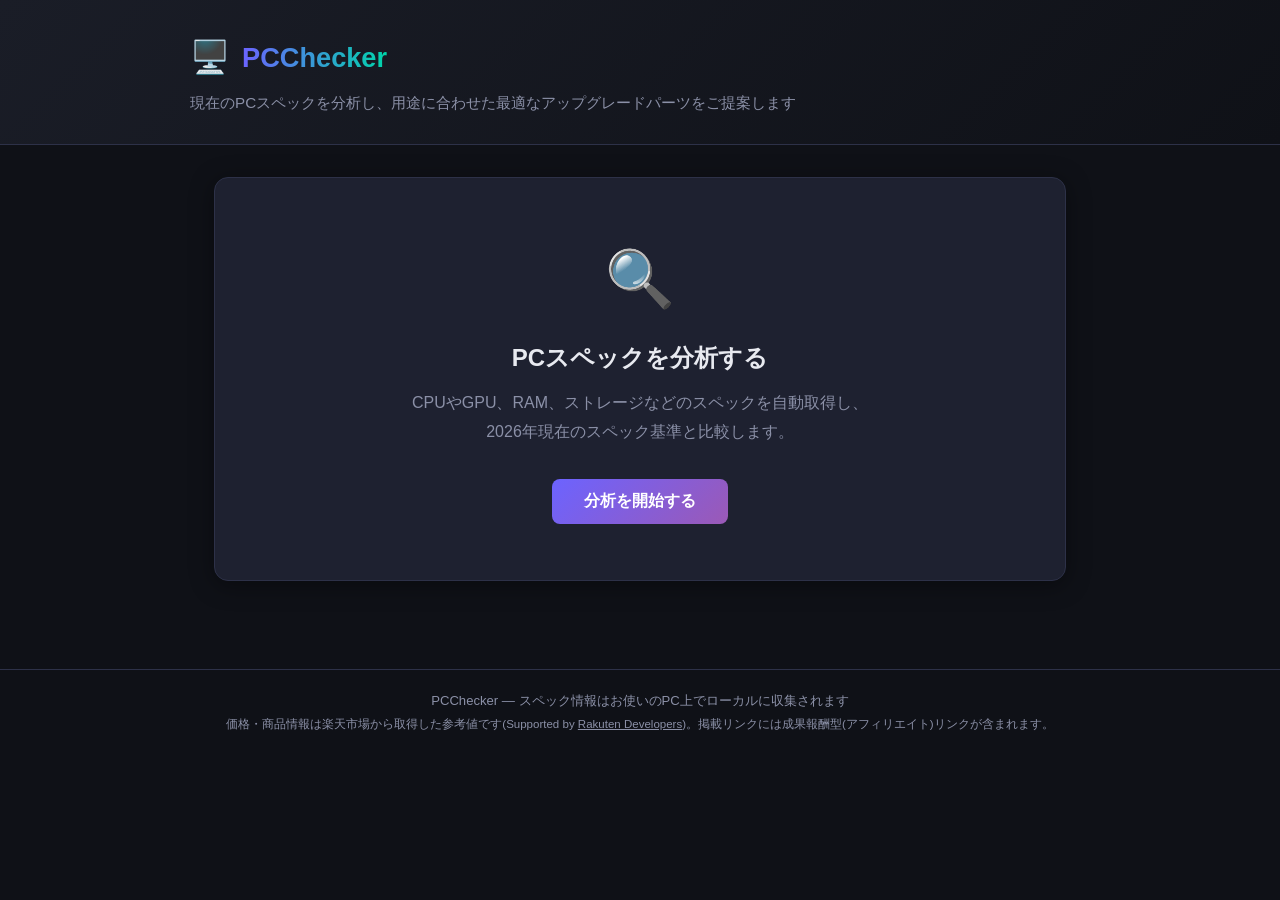
==== templates/index.html @ 468b4dde "Package app as single-file Windows exe with PyInstaller - Add PyInstaller spec bundling templates/st" ====
<!DOCTYPE html>
<html lang="ja">
<head>
  <meta charset="UTF-8" />
  <meta name="viewport" content="width=device-width, initial-scale=1.0" />
  <title>PCChecker - PC診断・アップグレード提案</title>
  <link rel="icon" href="/static/icon.ico" type="image/x-icon" />
  <link rel="stylesheet" href="/static/css/style.css?v=20260613-5" />
</head>
<body>
  <header class="header">
    <div class="header-inner">
      <div class="header-title">
        <span class="header-icon">🖥️</span>
        <h1>PCChecker</h1>
      </div>
      <p class="header-sub">現在のPCスペックを分析し、用途に合わせた最適なアップグレードパーツをご提案します</p>
    </div>
  </header>

  <main class="main">
    <!-- 分析開始セクション -->
    <section id="start-section" class="card start-card">
      <div class="start-content">
        <div class="start-icon">🔍</div>
        <h2>PCスペックを分析する</h2>
        <p>CPUやGPU、RAM、ストレージなどのスペックを自動取得し、<br>2026年現在のスペック基準と比較します。</p>
        <button id="analyze-btn" class="btn btn-primary" onclick="startAnalysis()">
          分析を開始する
        </button>
      </div>
    </section>

    <!-- ローディング -->
    <section id="loading-section" class="hidden">
      <div class="loading-card">
        <div class="spinner"></div>
        <p class="loading-text">PCスペックを分析中...</p>
        <p class="loading-sub">少々お待ちください</p>
      </div>
    </section>

    <!-- エラー -->
    <section id="error-section" class="hidden card error-card">
      <div class="error-icon">⚠️</div>
      <h2>エラーが発生しました</h2>
      <p id="error-message"></p>
      <button class="btn btn-secondary" onclick="location.reload()">再試行する</button>
    </section>

    <!-- 結果セクション -->
    <section id="result-section" class="hidden">

      <!-- プロファイル切替タブ -->
      <div class="card profile-tabs-card">
        <div class="profile-tabs-buttons" role="tablist">
          <button class="profile-tab" data-profile="low" role="tab">
            <span class="profile-tab-icon">💡</span>
            <span class="profile-tab-label">ロースペック</span>
          </button>
          <button class="profile-tab" data-profile="mid" role="tab">
            <span class="profile-tab-icon">🎯</span>
            <span class="profile-tab-label">ミドルスペック</span>
          </button>
          <button class="profile-tab" data-profile="high" role="tab">
            <span class="profile-tab-icon">🚀</span>
            <span class="profile-tab-label">ハイスペック</span>
          </button>
        </div>
        <p class="profile-desc" id="profile-desc"></p>
      </div>

      <!-- 総合評価 -->
      <div class="card overall-card" id="overall-card">
        <h2 class="section-title">総合評価</h2>
        <div class="overall-layout">
          <div class="grade-circle" id="grade-circle">
            <span class="grade-letter" id="grade-letter">-</span>
          </div>
          <div class="overall-info">
            <div class="overall-label" id="overall-label"></div>
            <div class="overall-score">スコア: <span id="overall-score-val">--</span> / 100</div>
            <div class="score-bar-wrap">
              <div class="score-bar">
                <div class="score-bar-fill" id="overall-bar"></div>
              </div>
            </div>
            <p class="overall-message" id="overall-message"></p>
            <div id="priority-list" class="priority-list"></div>
            <div class="share-actions">
              <button class="btn btn-share" onclick="downloadShareCard()">🖼️ スコア画像を保存</button>
              <button class="btn btn-share" onclick="shareOnX()">𝕏 でシェアする</button>
            </div>
          </div>
        </div>
      </div>

      <!-- 買い替え vs アップグレード判定 -->
      <div class="card replacement-card" id="replacement-card">
        <h2 class="section-title">買い替え判定</h2>
        <div class="replacement-verdict" id="replacement-verdict"></div>
        <p class="replacement-summary" id="replacement-summary"></p>
        <ul class="replacement-reasons" id="replacement-reasons"></ul>
        <div id="bto-section" class="hidden">
          <div class="upgrade-title">🛒 買い替え候補(楽天市場)</div>
          <div id="bto-list" class="upgrade-list"></div>
          <div class="upgrade-disclaimer">価格は楽天市場の検索結果に基づく参考値です(リンクはアフィリエイトを含みます)</div>
        </div>
      </div>

      <!-- システム情報 -->
      <div class="card" id="sysinfo-card">
        <h2 class="section-title">システム情報</h2>
        <div class="sysinfo-grid" id="sysinfo-grid"></div>
      </div>

      <!-- コンポーネント評価 -->
      <h2 class="section-title standalone">コンポーネント別評価 &amp; アップグレード提案</h2>
      <div id="components-grid" class="components-grid"></div>

      <!-- 再分析ボタン -->
      <div class="reanalyze-wrap">
        <button class="btn btn-secondary" onclick="location.reload()">
          再分析する
        </button>
      </div>
    </section>
  </main>

  <footer class="footer">
    <p>PCChecker — スペック情報はお使いのPC上でローカルに収集されます</p>
    <p class="footer-credit">価格・商品情報は楽天市場から取得した参考値です(Supported by <a href="https://webservice.rakuten.co.jp/" target="_blank" rel="noopener">Rakuten Developers</a>)。掲載リンクには成果報酬型(アフィリエイト)リンクが含まれます。</p>
  </footer>

  <script src="/static/js/app.js?v=20260613-5"></script>
</body>
</html>
---- static/css/style.css ----
:root {
  --bg: #0f1117;
  --bg2: #1a1d27;
  --card: #1e2130;
  --card-border: #2d3148;
  --accent: #6c63ff;
  --accent2: #00d4aa;
  --text: #e8eaf0;
  --text-muted: #8b90a7;
  --below: #ff5f6d;
  --meets: #ffd460;
  --exceeds: #00d4aa;
  --radius: 14px;
  --shadow: 0 4px 24px rgba(0,0,0,0.4);
}

* { box-sizing: border-box; margin: 0; padding: 0; }

body {
  background: var(--bg);
  color: var(--text);
  font-family: 'Segoe UI', 'Noto Sans JP', sans-serif;
  min-height: 100vh;
  line-height: 1.6;
}

/* ===== HEADER ===== */
.header {
  background: linear-gradient(135deg, #1a1d27 0%, #0f1117 100%);
  border-bottom: 1px solid var(--card-border);
  padding: 32px 24px 28px;
}
.header-inner { max-width: 900px; margin: 0 auto; }
.header-title {
  display: flex;
  align-items: center;
  gap: 12px;
  margin-bottom: 8px;
}
.header-icon { font-size: 2rem; }
.header-title h1 {
  font-size: 1.7rem;
  font-weight: 700;
  background: linear-gradient(90deg, var(--accent), var(--accent2));
  -webkit-background-clip: text;
  -webkit-text-fill-color: transparent;
  background-clip: text;
}
.header-sub { color: var(--text-muted); font-size: 0.95rem; }

/* ===== MAIN ===== */
.main {
  max-width: 900px;
  margin: 0 auto;
  padding: 32px 24px 64px;
}

/* ===== CARD ===== */
.card {
  background: var(--card);
  border: 1px solid var(--card-border);
  border-radius: var(--radius);
  padding: 28px;
  margin-bottom: 24px;
  box-shadow: var(--shadow);
}

/* ===== START ===== */
.start-card { text-align: center; padding: 56px 28px; }
.start-icon { font-size: 3.5rem; margin-bottom: 16px; }
.start-content h2 { font-size: 1.5rem; margin-bottom: 12px; }
.start-content p { color: var(--text-muted); margin-bottom: 32px; line-height: 1.8; }

/* ===== BUTTONS ===== */
.btn {
  display: inline-flex;
  align-items: center;
  gap: 8px;
  padding: 12px 32px;
  border-radius: 8px;
  font-size: 1rem;
  font-weight: 600;
  cursor: pointer;
  border: none;
  transition: all 0.2s;
}
.btn-primary {
  background: linear-gradient(135deg, var(--accent), #9b59b6);
  color: #fff;
}
.btn-primary:hover { opacity: 0.88; transform: translateY(-1px); }
.btn-secondary {
  background: var(--bg2);
  color: var(--text);
  border: 1px solid var(--card-border);
}
.btn-secondary:hover { border-color: var(--accent); }
.btn:disabled { opacity: 0.5; cursor: not-allowed; }

/* ===== LOADING ===== */
.loading-card {
  text-align: center;
  padding: 80px 28px;
}
.spinner {
  width: 52px; height: 52px;
  border: 4px solid var(--card-border);
  border-top-color: var(--accent);
  border-radius: 50%;
  animation: spin 0.9s linear infinite;
  margin: 0 auto 24px;
}
@keyframes spin { to { transform: rotate(360deg); } }
.loading-text { font-size: 1.1rem; margin-bottom: 6px; }
.loading-sub { color: var(--text-muted); font-size: 0.9rem; }

/* ===== ERROR ===== */
.error-card { text-align: center; border-color: var(--below); }
.error-icon { font-size: 2.5rem; margin-bottom: 12px; }
.error-card h2 { margin-bottom: 10px; }
.error-card p { color: var(--text-muted); margin-bottom: 24px; }

/* ===== SECTION TITLE ===== */
.section-title {
  font-size: 1.15rem;
  font-weight: 700;
  margin-bottom: 20px;
  color: var(--text);
}
.section-title.standalone {
  margin-top: 8px;
  margin-bottom: 16px;
}

/* ===== OVERALL ===== */
.overall-card { border-left: 4px solid var(--accent); }
.overall-layout {
  display: flex;
  align-items: center;
  gap: 32px;
  flex-wrap: wrap;
}
.grade-circle {
  width: 100px; height: 100px;
  border-radius: 50%;
  display: flex; align-items: center; justify-content: center;
  flex-shrink: 0;
  font-size: 2.8rem;
  font-weight: 800;
  background: var(--bg);
  border: 4px solid var(--accent);
}
.grade-circle.grade-A { border-color: var(--exceeds); }
.grade-circle.grade-B { border-color: var(--accent2); }
.grade-circle.grade-C { border-color: var(--meets); }
.grade-circle.grade-D { border-color: var(--below); }

.overall-info { flex: 1; min-width: 200px; }
.overall-label {
  font-size: 1.3rem; font-weight: 700;
  margin-bottom: 4px;
}
.overall-score { color: var(--text-muted); font-size: 0.9rem; margin-bottom: 10px; }

.score-bar-wrap { margin-bottom: 14px; }
.score-bar {
  background: var(--bg);
  border-radius: 99px;
  height: 10px;
  overflow: hidden;
}
.score-bar-fill {
  height: 100%;
  border-radius: 99px;
  background: linear-gradient(90deg, var(--accent), var(--accent2));
  transition: width 1s ease;
  width: 0%;
}
.overall-message { color: var(--text-muted); font-size: 0.92rem; margin-bottom: 14px; }

.priority-list { display: flex; gap: 8px; flex-wrap: wrap; }
.priority-tag {
  background: rgba(255,95,109,0.15);
  border: 1px solid var(--below);
  color: var(--below);
  border-radius: 6px;
  padding: 3px 12px;
  font-size: 0.83rem;
  font-weight: 600;
}

/* ===== SYSINFO ===== */
.sysinfo-grid {
  display: grid;
  grid-template-columns: repeat(auto-fill, minmax(180px, 1fr));
  gap: 12px;
}
.sysinfo-item {
  background: var(--bg2);
  border-radius: 10px;
  padding: 14px 16px;
  border: 1px solid var(--card-border);
}
.sysinfo-label {
  font-size: 0.75rem;
  text-transform: uppercase;
  letter-spacing: 0.06em;
  color: var(--text-muted);
  margin-bottom: 4px;
}
.sysinfo-value {
  font-size: 0.92rem;
  font-weight: 600;
  word-break: break-word;
}

/* ===== COMPONENTS GRID ===== */
.components-grid {
  display: grid;
  grid-template-columns: repeat(auto-fill, minmax(380px, 1fr));
  gap: 20px;
  margin-bottom: 32px;
}

.component-card {
  background: var(--card);
  border: 1px solid var(--card-border);
  border-radius: var(--radius);
  padding: 24px;
  box-shadow: var(--shadow);
  display: flex;
  flex-direction: column;
  gap: 16px;
}
.component-card.status-below  { border-top: 3px solid var(--below); }
.component-card.status-meets  { border-top: 3px solid var(--meets); }
.component-card.status-exceeds { border-top: 3px solid var(--exceeds); }

.comp-header { display: flex; align-items: center; justify-content: space-between; gap: 8px; }
.comp-name { font-size: 1.05rem; font-weight: 700; display: flex; align-items: center; gap: 8px; }
.comp-icon { font-size: 1.3rem; }

.status-badge {
  font-size: 0.75rem; font-weight: 700;
  padding: 3px 10px; border-radius: 99px;
  white-space: nowrap;
}
.status-badge.below   { background: rgba(255,95,109,0.15); color: var(--below); border: 1px solid var(--below); }
.status-badge.meets   { background: rgba(255,212,96,0.15); color: var(--meets); border: 1px solid var(--meets); }
.status-badge.exceeds { background: rgba(0,212,170,0.15);  color: var(--exceeds); border: 1px solid var(--exceeds); }

.comp-score-row { display: flex; align-items: center; gap: 12px; }
.comp-score-num { font-size: 1.5rem; font-weight: 800; min-width: 48px; }
.comp-bar-wrap { flex: 1; }
.comp-bar {
  background: var(--bg);
  border-radius: 99px;
  height: 8px;
  overflow: hidden;
}
.comp-bar-fill {
  height: 100%; border-radius: 99px;
  transition: width 1s ease;
  width: 0%;
}
.status-below  .comp-bar-fill { background: var(--below); }
.status-meets  .comp-bar-fill { background: var(--meets); }
.status-exceeds .comp-bar-fill { background: var(--exceeds); }

.comp-current {
  background: var(--bg2);
  border-radius: 8px;
  padding: 10px 14px;
  font-size: 0.88rem;
}
.comp-current-label { color: var(--text-muted); font-size: 0.75rem; margin-bottom: 2px; }
.comp-current-val { font-weight: 600; word-break: break-word; }

.comp-standard {
  font-size: 0.83rem;
  color: var(--text-muted);
  display: flex; align-items: center; gap: 6px;
}
.comp-standard::before { content: "🎯"; font-size: 0.9rem; }

.comp-notes {
  font-size: 0.88rem;
  color: var(--text-muted);
  padding: 10px 14px;
  background: var(--bg2);
  border-radius: 8px;
  border-left: 3px solid var(--accent);
}

/* ===== RECOMMENDATIONS ===== */
.recommendations { display: flex; flex-direction: column; gap: 8px; }
.rec-item {
  font-size: 0.87rem;
  color: var(--text-muted);
  display: flex; gap: 8px; align-items: flex-start;
}
.rec-item::before { content: "•"; color: var(--below); font-size: 1rem; flex-shrink: 0; }

/* ===== UPGRADE OPTIONS ===== */
.upgrade-section {}
.upgrade-title {
  font-size: 0.85rem; font-weight: 700; color: var(--accent2);
  text-transform: uppercase; letter-spacing: 0.05em; margin-bottom: 10px;
}
.upgrade-list { display: flex; flex-direction: column; gap: 8px; }
.upgrade-item {
  background: var(--bg2);
  border: 1px solid var(--card-border);
  border-radius: 8px;
  padding: 10px 14px;
  display: flex; align-items: center; justify-content: space-between; gap: 12px;
  flex-wrap: wrap;
}
.upgrade-name { font-size: 0.9rem; font-weight: 600; }
.upgrade-price {
  font-size: 0.85rem; font-weight: 700;
  color: var(--accent2); white-space: nowrap;
}
.upgrade-note { font-size: 0.78rem; color: var(--text-muted); width: 100%; }

/* ===== REANALYZE ===== */
.reanalyze-wrap { text-align: center; margin-top: 8px; }

/* ===== FOOTER ===== */
.footer {
  text-align: center;
  padding: 20px;
  color: var(--text-muted);
  font-size: 0.82rem;
  border-top: 1px solid var(--card-border);
}

/* ===== PROFILE TABS ===== */
.profile-tabs-card {
  padding: 20px 28px;
  margin-bottom: 20px;
}
.profile-tabs-buttons {
  display: flex;
  gap: 8px;
  flex-wrap: wrap;
  margin-bottom: 12px;
}
.profile-tab {
  display: flex;
  align-items: center;
  gap: 6px;
  padding: 10px 22px;
  border-radius: 8px;
  border: 1px solid var(--card-border);
  background: var(--bg2);
  color: var(--text-muted);
  font-size: 0.9rem;
  font-weight: 600;
  cursor: pointer;
  transition: all 0.2s;
}
.profile-tab:hover { border-color: var(--accent); color: var(--text); }
.profile-tab.active {
  background: linear-gradient(135deg, var(--accent), #9b59b6);
  border-color: transparent;
  color: #fff;
}
.profile-tab-icon { font-size: 1.1rem; }
.profile-desc { color: var(--text-muted); font-size: 0.88rem; margin: 0; }

@media (max-width: 600px) {
  .profile-tabs-buttons { flex-direction: column; }
  .profile-tab { width: 100%; justify-content: center; }
}

/* ===== UTILS ===== */
.hidden { display: none !important; }

@media (max-width: 600px) {
  .components-grid { grid-template-columns: 1fr; }
  .overall-layout { flex-direction: column; gap: 20px; }
  .grade-circle { width: 80px; height: 80px; font-size: 2.2rem; }
  .header-title h1 { font-size: 1.3rem; }
}

/* ----- 楽天価格連携 ----- */
.upgrade-price.live {
  color: var(--exceeds);
  font-weight: 600;
}

.upgrade-buy {
  display: inline-block;
}

.rakuten-btn {
  display: inline-block;
  padding: 3px 10px;
  border-radius: 8px;
  background: #bf0000;
  color: #fff;
  font-size: 0.78rem;
  font-weight: 600;
  text-decoration: none;
  white-space: nowrap;
  transition: opacity 0.15s ease;
}

.rakuten-btn:hover {
  opacity: 0.85;
}

.upgrade-disclaimer {
  margin-top: 8px;
  font-size: 0.72rem;
  color: var(--text-muted);
}

.footer-credit {
  margin-top: 4px;
  font-size: 0.72rem;
  color: var(--text-muted);
}

.footer-credit a {
  color: var(--text-muted);
  text-decoration: underline;
}

/* ----- 買い替え判定 ----- */
.replacement-verdict {
  display: inline-block;
  padding: 6px 14px;
  border-radius: 10px;
  font-weight: 700;
  font-size: 0.95rem;
  margin-bottom: 10px;
}

.verdict-upgrade  { background: rgba(0, 212, 170, 0.15);  color: var(--exceeds); }
.verdict-consider { background: rgba(255, 212, 96, 0.15); color: var(--meets); }
.verdict-replace  { background: rgba(255, 95, 109, 0.15); color: var(--below); }

.replacement-summary {
  color: var(--text);
  font-size: 0.92rem;
  margin: 6px 0 10px;
}

.replacement-reasons {
  margin: 0 0 12px 1.2em;
  padding: 0;
  color: var(--text-muted);
  font-size: 0.83rem;
}

.replacement-reasons li {
  margin-bottom: 4px;
}

/* ----- シェアカード ----- */
.share-actions {
  margin-top: 14px;
  display: flex;
  gap: 10px;
  flex-wrap: wrap;
}

.btn-share {
  padding: 8px 16px;
  border-radius: 10px;
  border: 1px solid var(--card-border);
  background: var(--bg);
  color: var(--text);
  font-size: 0.85rem;
  font-weight: 600;
  cursor: pointer;
  transition: border-color 0.15s ease, transform 0.1s ease;
}

.btn-share:hover {
  border-color: var(--accent);
  transform: translateY(-1px);
}
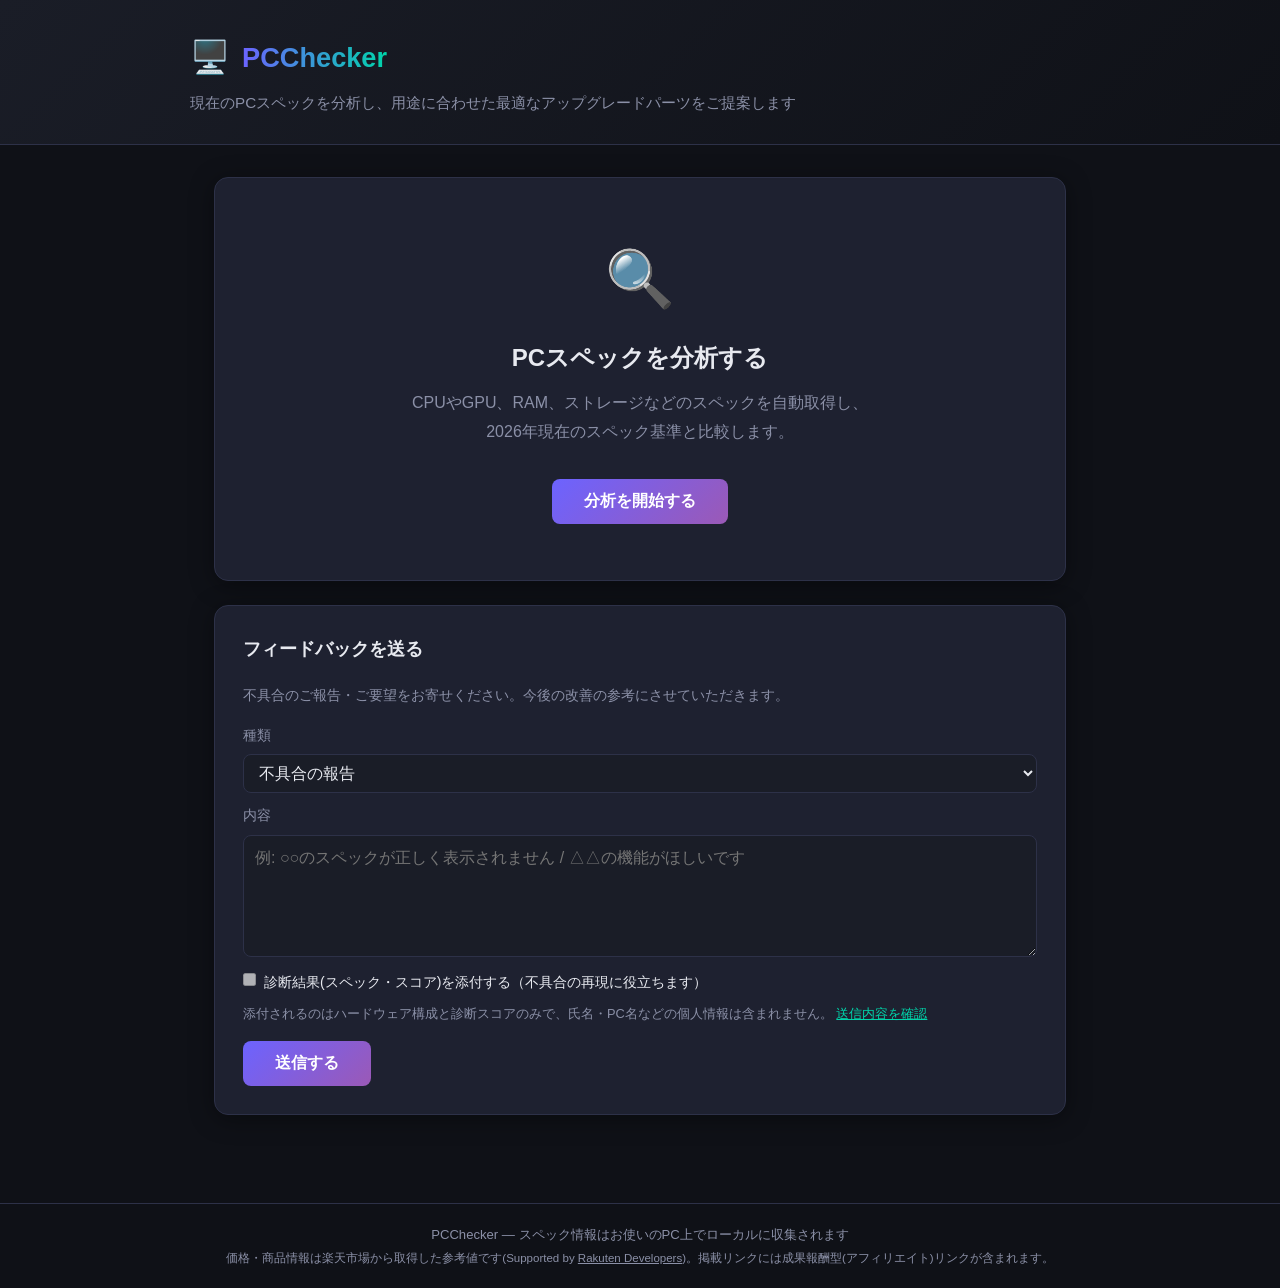
==== commit 035d1da8: "Add price-cache relay and in-app feedback for distribution Distribution builds can't call the Rakute" ====
--- a/templates/index.html
+++ b/templates/index.html
@@ -5,7 +5,7 @@
   <meta name="viewport" content="width=device-width, initial-scale=1.0" />
   <title>PCChecker - PC診断・アップグレード提案</title>
   <link rel="icon" href="/static/icon.ico" type="image/x-icon" />
-  <link rel="stylesheet" href="/static/css/style.css?v=20260613-5" />
+  <link rel="stylesheet" href="/static/css/style.css?v=20260613-6" />
 </head>
 <body>
   <header class="header">
@@ -125,6 +125,39 @@
         </button>
       </div>
     </section>
+
+    <!-- フィードバック -->
+    <section id="feedback-section" class="card feedback-card">
+      <h2 class="section-title">フィードバックを送る</h2>
+      <p class="feedback-intro">不具合のご報告・ご要望をお寄せください。今後の改善の参考にさせていただきます。</p>
+      <div class="feedback-form">
+        <label class="feedback-label" for="feedback-category">種類</label>
+        <select id="feedback-category" class="feedback-select">
+          <option value="bug">不具合の報告</option>
+          <option value="request">機能の要望</option>
+          <option value="other">その他</option>
+        </select>
+
+        <label class="feedback-label" for="feedback-comment">内容</label>
+        <textarea id="feedback-comment" class="feedback-textarea" rows="4" maxlength="2000"
+          placeholder="例: ○○のスペックが正しく表示されません / △△の機能がほしいです"></textarea>
+
+        <label class="feedback-check">
+          <input type="checkbox" id="feedback-include-diag" checked />
+          診断結果(スペック・スコア)を添付する（不具合の再現に役立ちます）
+        </label>
+        <p class="feedback-note">
+          添付されるのはハードウェア構成と診断スコアのみで、氏名・PC名などの個人情報は含まれません。
+          <a href="#" id="feedback-preview-toggle">送信内容を確認</a>
+        </p>
+        <pre id="feedback-preview" class="feedback-preview hidden"></pre>
+
+        <div class="feedback-actions">
+          <button id="feedback-submit" class="btn btn-primary" onclick="submitFeedback()">送信する</button>
+          <span id="feedback-status" class="feedback-status"></span>
+        </div>
+      </div>
+    </section>
   </main>
 
   <footer class="footer">
@@ -132,6 +165,6 @@
     <p class="footer-credit">価格・商品情報は楽天市場から取得した参考値です(Supported by <a href="https://webservice.rakuten.co.jp/" target="_blank" rel="noopener">Rakuten Developers</a>)。掲載リンクには成果報酬型(アフィリエイト)リンクが含まれます。</p>
   </footer>
 
-  <script src="/static/js/app.js?v=20260613-5"></script>
+  <script src="/static/js/app.js?v=20260613-6"></script>
 </body>
 </html>
--- a/static/css/style.css
+++ b/static/css/style.css
@@ -483,3 +483,85 @@
   border-color: var(--accent);
   transform: translateY(-1px);
 }
+
+/* ---------------------------------------------------------------------------
+   フィードバック
+--------------------------------------------------------------------------- */
+.feedback-card {
+  margin-top: 18px;
+}
+.feedback-intro {
+  color: var(--text-muted);
+  font-size: 0.9rem;
+  margin: 4px 0 14px;
+}
+.feedback-form {
+  display: flex;
+  flex-direction: column;
+  gap: 8px;
+}
+.feedback-label {
+  font-size: 0.85rem;
+  color: var(--text-muted);
+  margin-top: 4px;
+}
+.feedback-select,
+.feedback-textarea {
+  background: var(--bg2);
+  border: 1px solid var(--card-border);
+  border-radius: 8px;
+  color: var(--text);
+  padding: 9px 11px;
+  font: inherit;
+  width: 100%;
+}
+.feedback-textarea {
+  resize: vertical;
+  min-height: 90px;
+}
+.feedback-select:focus,
+.feedback-textarea:focus {
+  outline: none;
+  border-color: var(--accent);
+}
+.feedback-check {
+  display: flex;
+  align-items: flex-start;
+  gap: 8px;
+  font-size: 0.88rem;
+  color: var(--text);
+  margin-top: 6px;
+  cursor: pointer;
+}
+.feedback-check input { margin-top: 2px; }
+.feedback-note {
+  font-size: 0.8rem;
+  color: var(--text-muted);
+  margin: 2px 0 0;
+  line-height: 1.5;
+}
+.feedback-note a { color: var(--accent2); }
+.feedback-preview {
+  background: var(--bg);
+  border: 1px solid var(--card-border);
+  border-radius: 8px;
+  padding: 10px;
+  font-size: 0.78rem;
+  color: var(--text-muted);
+  max-height: 220px;
+  overflow: auto;
+  white-space: pre-wrap;
+  word-break: break-all;
+}
+.feedback-actions {
+  display: flex;
+  align-items: center;
+  gap: 12px;
+  margin-top: 10px;
+}
+.feedback-status {
+  font-size: 0.85rem;
+  color: var(--text-muted);
+}
+.feedback-status.success { color: var(--exceeds); }
+.feedback-status.error { color: var(--below); }
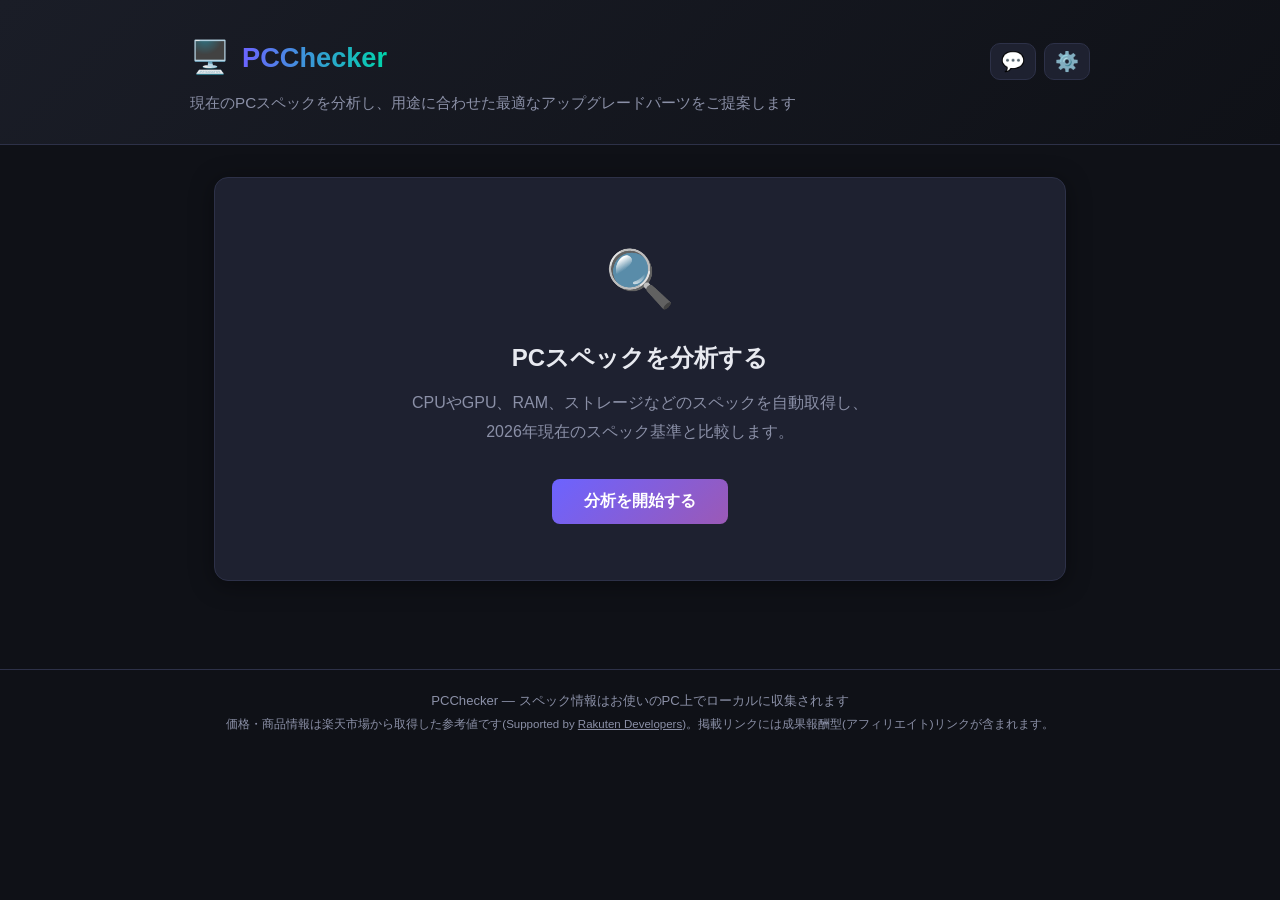
==== commit 81c422aa: "Add beginner display mode, settings screen, and standalone feedback Add a settings screen (gear butt" ====
--- a/templates/index.html
+++ b/templates/index.html
@@ -5,14 +5,22 @@
   <meta name="viewport" content="width=device-width, initial-scale=1.0" />
   <title>PCChecker - PC診断・アップグレード提案</title>
   <link rel="icon" href="/static/icon.ico" type="image/x-icon" />
-  <link rel="stylesheet" href="/static/css/style.css?v=20260613-6" />
+  <link rel="stylesheet" href="/static/css/style.css?v=20260614-3" />
 </head>
 <body>
   <header class="header">
     <div class="header-inner">
-      <div class="header-title">
-        <span class="header-icon">🖥️</span>
-        <h1>PCChecker</h1>
+      <div class="header-top">
+        <div class="header-title">
+          <span class="header-icon">🖥️</span>
+          <h1>PCChecker</h1>
+        </div>
+        <div class="header-actions">
+          <button id="feedback-open" class="header-btn" onclick="openFeedback()"
+                  aria-label="フィードバックを送る" title="フィードバック">💬</button>
+          <button id="settings-open" class="header-btn" onclick="openSettings()"
+                  aria-label="設定を開く" title="設定">⚙️</button>
+        </div>
       </div>
       <p class="header-sub">現在のPCスペックを分析し、用途に合わせた最適なアップグレードパーツをご提案します</p>
     </div>
@@ -114,9 +122,11 @@
         <div class="sysinfo-grid" id="sysinfo-grid"></div>
       </div>
 
-      <!-- コンポーネント評価 -->
-      <h2 class="section-title standalone">コンポーネント別評価 &amp; アップグレード提案</h2>
-      <div id="components-grid" class="components-grid"></div>
+      <!-- コンポーネント評価（初心者モードでは非表示） -->
+      <div id="components-section">
+        <h2 class="section-title standalone">コンポーネント別評価 &amp; アップグレード提案</h2>
+        <div id="components-grid" class="components-grid"></div>
+      </div>
 
       <!-- 再分析ボタン -->
       <div class="reanalyze-wrap">
@@ -126,45 +136,131 @@
       </div>
     </section>
 
-    <!-- フィードバック -->
-    <section id="feedback-section" class="card feedback-card">
-      <h2 class="section-title">フィードバックを送る</h2>
-      <p class="feedback-intro">不具合のご報告・ご要望をお寄せください。今後の改善の参考にさせていただきます。</p>
-      <div class="feedback-form">
-        <label class="feedback-label" for="feedback-category">種類</label>
-        <select id="feedback-category" class="feedback-select">
-          <option value="bug">不具合の報告</option>
-          <option value="request">機能の要望</option>
-          <option value="other">その他</option>
-        </select>
-
-        <label class="feedback-label" for="feedback-comment">内容</label>
-        <textarea id="feedback-comment" class="feedback-textarea" rows="4" maxlength="2000"
-          placeholder="例: ○○のスペックが正しく表示されません / △△の機能がほしいです"></textarea>
-
-        <label class="feedback-check">
-          <input type="checkbox" id="feedback-include-diag" checked />
-          診断結果(スペック・スコア)を添付する（不具合の再現に役立ちます）
-        </label>
-        <p class="feedback-note">
-          添付されるのはハードウェア構成と診断スコアのみで、氏名・PC名などの個人情報は含まれません。
-          <a href="#" id="feedback-preview-toggle">送信内容を確認</a>
-        </p>
-        <pre id="feedback-preview" class="feedback-preview hidden"></pre>
-
-        <div class="feedback-actions">
-          <button id="feedback-submit" class="btn btn-primary" onclick="submitFeedback()">送信する</button>
-          <span id="feedback-status" class="feedback-status"></span>
-        </div>
-      </div>
-    </section>
   </main>
+
+  <!-- 設定モーダル -->
+  <div id="settings-overlay" class="settings-overlay hidden" onclick="onOverlayClick(event)">
+    <div class="settings-panel" role="dialog" aria-modal="true" aria-labelledby="settings-title">
+      <div class="settings-header">
+        <h2 id="settings-title">設定</h2>
+        <button class="settings-close-btn" onclick="closeSettings()" aria-label="設定を閉じる">✕</button>
+      </div>
+
+      <div class="settings-body">
+        <!-- 表示モード -->
+        <div class="setting-row">
+          <div class="setting-info">
+            <div class="setting-label">表示モード</div>
+            <div class="setting-help">専門用語が苦手な方は「初心者向け」がおすすめです</div>
+          </div>
+          <div class="segmented" data-setting="mode">
+            <button class="seg-btn" data-value="simple">初心者向け</button>
+            <button class="seg-btn" data-value="detailed">詳しく</button>
+          </div>
+        </div>
+
+        <!-- テーマ -->
+        <div class="setting-row">
+          <div class="setting-info">
+            <div class="setting-label">画面の明るさ（テーマ）</div>
+            <div class="setting-help">目の負担や好みに合わせて選べます</div>
+          </div>
+          <div class="segmented" data-setting="theme">
+            <button class="seg-btn" data-value="dark">ダーク</button>
+            <button class="seg-btn" data-value="light">ライト</button>
+          </div>
+        </div>
+
+        <!-- 文字サイズ -->
+        <div class="setting-row">
+          <div class="setting-info">
+            <div class="setting-label">文字サイズ</div>
+            <div class="setting-help">画面全体の文字の大きさを変えます</div>
+          </div>
+          <div class="segmented" data-setting="fontSize">
+            <button class="seg-btn" data-value="small">小</button>
+            <button class="seg-btn" data-value="normal">標準</button>
+            <button class="seg-btn" data-value="large">大</button>
+          </div>
+        </div>
+
+        <!-- 既定の評価基準 -->
+        <div class="setting-row">
+          <div class="setting-info">
+            <div class="setting-label">最初に表示する評価基準</div>
+            <div class="setting-help">分析後に最初に開くタブを選べます</div>
+          </div>
+          <div class="segmented" data-setting="defaultProfile">
+            <button class="seg-btn" data-value="auto">自動</button>
+            <button class="seg-btn" data-value="low">ロー</button>
+            <button class="seg-btn" data-value="mid">ミドル</button>
+            <button class="seg-btn" data-value="high">ハイ</button>
+          </div>
+        </div>
+
+        <!-- アニメーション軽減 -->
+        <div class="setting-row">
+          <div class="setting-info">
+            <div class="setting-label">アニメーションを減らす</div>
+            <div class="setting-help">バーの動きなどを控えめにします</div>
+          </div>
+          <div class="segmented" data-setting="reduceMotion">
+            <button class="seg-btn" data-value="off">通常</button>
+            <button class="seg-btn" data-value="on">減らす</button>
+          </div>
+        </div>
+      </div>
+    </div>
+  </div>
+
+  <!-- フィードバック画面（独立モーダル） -->
+  <div id="feedback-overlay" class="settings-overlay hidden" onclick="onOverlayClick(event)">
+    <div class="settings-panel" role="dialog" aria-modal="true" aria-labelledby="feedback-title">
+      <div class="settings-header">
+        <h2 id="feedback-title">フィードバックを送る</h2>
+        <button class="settings-close-btn" onclick="closeFeedback()" aria-label="フィードバックを閉じる">✕</button>
+      </div>
+
+      <div class="settings-body">
+        <section id="feedback-section" class="feedback-card">
+          <p class="feedback-intro">不具合のご報告・ご要望をお寄せください。今後の改善の参考にさせていただきます。</p>
+          <div class="feedback-form">
+            <label class="feedback-label" for="feedback-category">種類</label>
+            <select id="feedback-category" class="feedback-select">
+              <option value="bug">不具合の報告</option>
+              <option value="request">機能の要望</option>
+              <option value="other">その他</option>
+            </select>
+
+            <label class="feedback-label" for="feedback-comment">内容</label>
+            <textarea id="feedback-comment" class="feedback-textarea" rows="4" maxlength="2000"
+              placeholder="例: ○○のスペックが正しく表示されません / △△の機能がほしいです"></textarea>
+
+            <label class="feedback-check">
+              <input type="checkbox" id="feedback-include-diag" checked />
+              診断結果(スペック・スコア)を添付する（不具合の再現に役立ちます）
+            </label>
+            <p class="feedback-note">
+              添付されるのはハードウェア構成と診断スコアのみで、氏名・PC名などの個人情報は含まれません。
+              <a href="#" id="feedback-preview-toggle">送信内容を確認</a>
+            </p>
+            <pre id="feedback-preview" class="feedback-preview hidden"></pre>
+
+            <div class="feedback-actions">
+              <button id="feedback-submit" class="btn btn-primary" onclick="submitFeedback()">送信する</button>
+              <span id="feedback-status" class="feedback-status"></span>
+            </div>
+          </div>
+        </section>
+      </div>
+    </div>
+  </div>
 
   <footer class="footer">
     <p>PCChecker — スペック情報はお使いのPC上でローカルに収集されます</p>
     <p class="footer-credit">価格・商品情報は楽天市場から取得した参考値です(Supported by <a href="https://webservice.rakuten.co.jp/" target="_blank" rel="noopener">Rakuten Developers</a>)。掲載リンクには成果報酬型(アフィリエイト)リンクが含まれます。</p>
   </footer>
 
-  <script src="/static/js/app.js?v=20260613-6"></script>
+  <script src="/static/js/app.js?v=20260614-3"></script>
 </body>
 </html>
--- a/static/css/style.css
+++ b/static/css/style.css
@@ -565,3 +565,166 @@
 }
 .feedback-status.success { color: var(--exceeds); }
 .feedback-status.error { color: var(--below); }
+
+/* ===== ライトテーマ ===== */
+[data-theme="light"] {
+  --bg: #eef1f7;
+  --bg2: #ffffff;
+  --card: #ffffff;
+  --card-border: #d6dbe7;
+  --accent: #5a52e0;
+  --accent2: #00a98a;
+  --text: #1c2030;
+  --text-muted: #5b6377;
+  --below: #e23b4a;
+  --meets: #c2880a;
+  --exceeds: #00a98a;
+  --shadow: 0 4px 20px rgba(40,50,80,0.12);
+}
+[data-theme="light"] .header {
+  background: linear-gradient(135deg, #ffffff 0%, #eef1f7 100%);
+}
+
+/* ===== 文字サイズ ===== */
+/* rem基準でスケールさせるためルートのfont-sizeを切り替える */
+html { font-size: 16px; }
+html[data-font="small"]  { font-size: 14.5px; }
+html[data-font="large"]  { font-size: 18.5px; }
+
+/* ===== アニメーション軽減 ===== */
+html[data-reduce-motion="on"] * {
+  transition: none !important;
+  animation: none !important;
+}
+
+/* ===== 初心者モード: パーツ別解説・システム情報を隠す ===== */
+/* 総合評価と買い替え判定のみに絞り、技術的な詳細は出さない */
+html[data-mode="simple"] #sysinfo-card,
+html[data-mode="simple"] #components-section {
+  display: none;
+}
+
+/* ===== ヘッダー内のアクションボタン ===== */
+.header-top {
+  display: flex;
+  align-items: center;
+  justify-content: space-between;
+  gap: 12px;
+}
+.header-actions {
+  display: flex;
+  align-items: center;
+  gap: 8px;
+}
+.header-btn {
+  background: var(--card);
+  border: 1px solid var(--card-border);
+  border-radius: 10px;
+  color: var(--text);
+  font-size: 1.2rem;
+  line-height: 1;
+  padding: 8px 10px;
+  cursor: pointer;
+  transition: border-color 0.2s, transform 0.2s;
+}
+.header-btn:hover {
+  border-color: var(--accent);
+}
+#settings-open:hover {
+  transform: rotate(30deg);
+}
+
+/* ===== 設定モーダル ===== */
+.settings-overlay {
+  position: fixed;
+  inset: 0;
+  background: rgba(0,0,0,0.55);
+  display: flex;
+  align-items: flex-start;
+  justify-content: center;
+  padding: 40px 16px;
+  overflow-y: auto;
+  z-index: 100;
+}
+.settings-panel {
+  background: var(--card);
+  border: 1px solid var(--card-border);
+  border-radius: var(--radius);
+  box-shadow: var(--shadow);
+  width: 100%;
+  max-width: 560px;
+  animation: settings-pop 0.18s ease;
+}
+@keyframes settings-pop {
+  from { opacity: 0; transform: translateY(-8px); }
+  to   { opacity: 1; transform: translateY(0); }
+}
+.settings-header {
+  display: flex;
+  align-items: center;
+  justify-content: space-between;
+  padding: 18px 22px;
+  border-bottom: 1px solid var(--card-border);
+}
+.settings-header h2 { font-size: 1.2rem; }
+.settings-close-btn {
+  background: none;
+  border: none;
+  color: var(--text-muted);
+  font-size: 1.1rem;
+  cursor: pointer;
+  padding: 4px 8px;
+  border-radius: 8px;
+}
+.settings-close-btn:hover { color: var(--text); background: var(--bg2); }
+.settings-body { padding: 8px 22px 22px; }
+
+.setting-row {
+  display: flex;
+  align-items: center;
+  justify-content: space-between;
+  gap: 16px;
+  padding: 16px 0;
+  border-bottom: 1px solid var(--card-border);
+}
+.setting-info { flex: 1; min-width: 0; }
+.setting-label { font-size: 0.96rem; font-weight: 600; }
+.setting-help {
+  font-size: 0.8rem;
+  color: var(--text-muted);
+  margin-top: 3px;
+  line-height: 1.45;
+}
+
+/* セグメント切替コントロール */
+.segmented {
+  display: inline-flex;
+  background: var(--bg2);
+  border: 1px solid var(--card-border);
+  border-radius: 10px;
+  padding: 3px;
+  flex-shrink: 0;
+}
+.seg-btn {
+  background: none;
+  border: none;
+  color: var(--text-muted);
+  font: inherit;
+  font-size: 0.85rem;
+  padding: 6px 12px;
+  border-radius: 7px;
+  cursor: pointer;
+  transition: background 0.15s, color 0.15s;
+  white-space: nowrap;
+}
+.seg-btn:hover { color: var(--text); }
+.seg-btn.active {
+  background: var(--accent);
+  color: #fff;
+  font-weight: 600;
+}
+
+@media (max-width: 560px) {
+  .setting-row { flex-direction: column; align-items: stretch; gap: 10px; }
+  .segmented { align-self: flex-start; }
+}
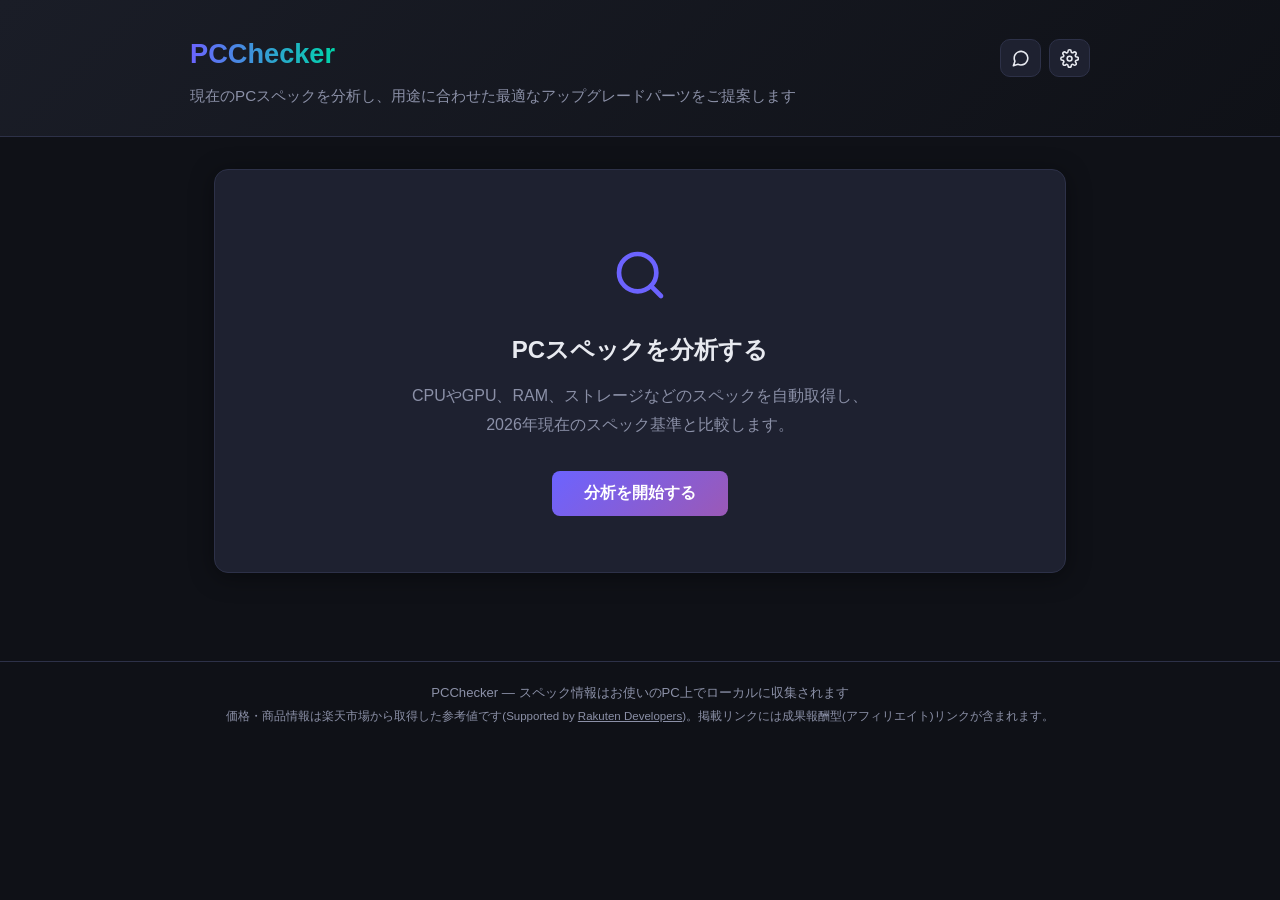
==== commit a064c47e: "Prepare PCChecker 1.0.1 Store update Co-Authored-By: Claude Sonnet 4.6 <noreply@anthropic.com>" ====
--- a/templates/index.html
+++ b/templates/index.html
@@ -5,21 +5,24 @@
   <meta name="viewport" content="width=device-width, initial-scale=1.0" />
   <title>PCChecker - PC診断・アップグレード提案</title>
   <link rel="icon" href="/static/icon.ico" type="image/x-icon" />
-  <link rel="stylesheet" href="/static/css/style.css?v=20260614-3" />
+  <link rel="stylesheet" href="/static/css/style.css?v=20260620-2" />
 </head>
 <body>
   <header class="header">
     <div class="header-inner">
       <div class="header-top">
         <div class="header-title">
-          <span class="header-icon">🖥️</span>
           <h1>PCChecker</h1>
         </div>
         <div class="header-actions">
           <button id="feedback-open" class="header-btn" onclick="openFeedback()"
-                  aria-label="フィードバックを送る" title="フィードバック">💬</button>
+                  aria-label="フィードバックを送る" title="フィードバック">
+            <svg viewBox="0 0 24 24" fill="none" stroke="currentColor" stroke-width="2" stroke-linecap="round" stroke-linejoin="round" aria-hidden="true"><path d="M21 11.5a8.38 8.38 0 0 1-.9 3.8 8.5 8.5 0 0 1-7.6 4.7 8.38 8.38 0 0 1-3.8-.9L3 21l1.9-5.7a8.38 8.38 0 0 1-.9-3.8 8.5 8.5 0 0 1 4.7-7.6 8.38 8.38 0 0 1 3.8-.9h.5a8.48 8.48 0 0 1 8 8v.5z"/></svg>
+          </button>
           <button id="settings-open" class="header-btn" onclick="openSettings()"
-                  aria-label="設定を開く" title="設定">⚙️</button>
+                  aria-label="設定を開く" title="設定">
+            <svg viewBox="0 0 24 24" fill="none" stroke="currentColor" stroke-width="2" stroke-linecap="round" stroke-linejoin="round" aria-hidden="true"><circle cx="12" cy="12" r="3"/><path d="M19.4 15a1.65 1.65 0 0 0 .33 1.82l.06.06a2 2 0 1 1-2.83 2.83l-.06-.06a1.65 1.65 0 0 0-1.82-.33 1.65 1.65 0 0 0-1 1.51V21a2 2 0 0 1-4 0v-.09A1.65 1.65 0 0 0 9 19.4a1.65 1.65 0 0 0-1.82.33l-.06.06a2 2 0 1 1-2.83-2.83l.06-.06a1.65 1.65 0 0 0 .33-1.82 1.65 1.65 0 0 0-1.51-1H3a2 2 0 0 1 0-4h.09A1.65 1.65 0 0 0 4.6 9a1.65 1.65 0 0 0-.33-1.82l-.06-.06a2 2 0 1 1 2.83-2.83l.06.06a1.65 1.65 0 0 0 1.82.33H9a1.65 1.65 0 0 0 1-1.51V3a2 2 0 0 1 4 0v.09a1.65 1.65 0 0 0 1 1.51 1.65 1.65 0 0 0 1.82-.33l.06-.06a2 2 0 1 1 2.83 2.83l-.06.06a1.65 1.65 0 0 0-.33 1.82V9a1.65 1.65 0 0 0 1.51 1H21a2 2 0 0 1 0 4h-.09a1.65 1.65 0 0 0-1.51 1z"/></svg>
+          </button>
         </div>
       </div>
       <p class="header-sub">現在のPCスペックを分析し、用途に合わせた最適なアップグレードパーツをご提案します</p>
@@ -30,7 +33,9 @@
     <!-- 分析開始セクション -->
     <section id="start-section" class="card start-card">
       <div class="start-content">
-        <div class="start-icon">🔍</div>
+        <div class="start-icon">
+          <svg viewBox="0 0 24 24" fill="none" stroke="currentColor" stroke-width="2" stroke-linecap="round" stroke-linejoin="round" aria-hidden="true"><circle cx="11" cy="11" r="8"/><line x1="21" y1="21" x2="16.65" y2="16.65"/></svg>
+        </div>
         <h2>PCスペックを分析する</h2>
         <p>CPUやGPU、RAM、ストレージなどのスペックを自動取得し、<br>2026年現在のスペック基準と比較します。</p>
         <button id="analyze-btn" class="btn btn-primary" onclick="startAnalysis()">
@@ -50,7 +55,9 @@
 
     <!-- エラー -->
     <section id="error-section" class="hidden card error-card">
-      <div class="error-icon">⚠️</div>
+      <div class="error-icon">
+        <svg viewBox="0 0 24 24" fill="none" stroke="currentColor" stroke-width="2" stroke-linecap="round" stroke-linejoin="round" aria-hidden="true"><path d="M10.29 3.86 1.82 18a2 2 0 0 0 1.71 3h16.94a2 2 0 0 0 1.71-3L13.71 3.86a2 2 0 0 0-3.42 0z"/><line x1="12" y1="9" x2="12" y2="13"/><line x1="12" y1="17" x2="12.01" y2="17"/></svg>
+      </div>
       <h2>エラーが発生しました</h2>
       <p id="error-message"></p>
       <button class="btn btn-secondary" onclick="location.reload()">再試行する</button>
@@ -63,15 +70,12 @@
       <div class="card profile-tabs-card">
         <div class="profile-tabs-buttons" role="tablist">
           <button class="profile-tab" data-profile="low" role="tab">
-            <span class="profile-tab-icon">💡</span>
             <span class="profile-tab-label">ロースペック</span>
           </button>
           <button class="profile-tab" data-profile="mid" role="tab">
-            <span class="profile-tab-icon">🎯</span>
             <span class="profile-tab-label">ミドルスペック</span>
           </button>
           <button class="profile-tab" data-profile="high" role="tab">
-            <span class="profile-tab-icon">🚀</span>
             <span class="profile-tab-label">ハイスペック</span>
           </button>
         </div>
@@ -96,7 +100,7 @@
             <p class="overall-message" id="overall-message"></p>
             <div id="priority-list" class="priority-list"></div>
             <div class="share-actions">
-              <button class="btn btn-share" onclick="downloadShareCard()">🖼️ スコア画像を保存</button>
+              <button class="btn btn-share" onclick="downloadShareCard()">スコア画像を保存</button>
               <button class="btn btn-share" onclick="shareOnX()">𝕏 でシェアする</button>
             </div>
           </div>
@@ -110,7 +114,7 @@
         <p class="replacement-summary" id="replacement-summary"></p>
         <ul class="replacement-reasons" id="replacement-reasons"></ul>
         <div id="bto-section" class="hidden">
-          <div class="upgrade-title">🛒 買い替え候補(楽天市場)</div>
+          <div class="upgrade-title">買い替え候補(楽天市場)</div>
           <div id="bto-list" class="upgrade-list"></div>
           <div class="upgrade-disclaimer">価格は楽天市場の検索結果に基づく参考値です(リンクはアフィリエイトを含みます)</div>
         </div>
@@ -192,9 +196,9 @@
           </div>
           <div class="segmented" data-setting="defaultProfile">
             <button class="seg-btn" data-value="auto">自動</button>
-            <button class="seg-btn" data-value="low">ロー</button>
-            <button class="seg-btn" data-value="mid">ミドル</button>
-            <button class="seg-btn" data-value="high">ハイ</button>
+            <button class="seg-btn" data-value="low">ロースペック</button>
+            <button class="seg-btn" data-value="mid">ミドルスペック</button>
+            <button class="seg-btn" data-value="high">ハイスペック</button>
           </div>
         </div>
 
@@ -207,6 +211,18 @@
           <div class="segmented" data-setting="reduceMotion">
             <button class="seg-btn" data-value="off">通常</button>
             <button class="seg-btn" data-value="on">減らす</button>
+          </div>
+        </div>
+
+        <!-- デスクトップショートカット作成 -->
+        <div class="setting-row">
+          <div class="setting-info">
+            <div class="setting-label">デスクトップにショートカットを作成</div>
+            <div class="setting-help">デスクトップにPCCheckerのアイコンを追加します</div>
+          </div>
+          <div class="shortcut-action">
+            <button id="create-shortcut-btn" class="seg-btn" onclick="createDesktopShortcut()">作成する</button>
+            <div id="shortcut-status" class="setting-help" role="status" aria-live="polite"></div>
           </div>
         </div>
       </div>
@@ -261,6 +277,6 @@
     <p class="footer-credit">価格・商品情報は楽天市場から取得した参考値です(Supported by <a href="https://webservice.rakuten.co.jp/" target="_blank" rel="noopener">Rakuten Developers</a>)。掲載リンクには成果報酬型(アフィリエイト)リンクが含まれます。</p>
   </footer>
 
-  <script src="/static/js/app.js?v=20260614-3"></script>
+  <script src="/static/js/app.js?v=20260620-2"></script>
 </body>
 </html>
--- a/static/css/style.css
+++ b/static/css/style.css
@@ -67,7 +67,11 @@
 
 /* ===== START ===== */
 .start-card { text-align: center; padding: 56px 28px; }
-.start-icon { font-size: 3.5rem; margin-bottom: 16px; }
+.start-icon { font-size: 3.5rem; margin-bottom: 16px; color: var(--accent); }
+/* 絵文字を廃しSVGアイコンに統一。サイズは各コンテナの font-size(1em)に追従させる */
+.header-btn svg,
+.start-icon svg,
+.error-icon svg { width: 1em; height: 1em; display: inline-block; vertical-align: middle; }
 .start-content h2 { font-size: 1.5rem; margin-bottom: 12px; }
 .start-content p { color: var(--text-muted); margin-bottom: 32px; line-height: 1.8; }
 
@@ -238,7 +242,6 @@
 
 .comp-header { display: flex; align-items: center; justify-content: space-between; gap: 8px; }
 .comp-name { font-size: 1.05rem; font-weight: 700; display: flex; align-items: center; gap: 8px; }
-.comp-icon { font-size: 1.3rem; }
 
 .status-badge {
   font-size: 0.75rem; font-weight: 700;
@@ -281,7 +284,6 @@
   color: var(--text-muted);
   display: flex; align-items: center; gap: 6px;
 }
-.comp-standard::before { content: "🎯"; font-size: 0.9rem; }
 
 .comp-notes {
   font-size: 0.88rem;
@@ -343,20 +345,29 @@
 .profile-tabs-buttons {
   display: flex;
   gap: 8px;
-  flex-wrap: wrap;
+  flex-wrap: nowrap;
   margin-bottom: 12px;
 }
+/* 1行に収まらないとJSが付与。各ボタンを1行ずつの縦並びにする */
+.profile-tabs-buttons.stacked {
+  flex-direction: column;
+}
 .profile-tab {
+  /* 3つを等幅で1行に並べ、狭い幅でも折り返さず均等に縮める */
+  flex: 1 1 0;
+  min-width: 0;
   display: flex;
   align-items: center;
+  justify-content: center;
   gap: 6px;
-  padding: 10px 22px;
+  padding: 10px 14px;
   border-radius: 8px;
   border: 1px solid var(--card-border);
   background: var(--bg2);
   color: var(--text-muted);
   font-size: 0.9rem;
   font-weight: 600;
+  white-space: nowrap;
   cursor: pointer;
   transition: all 0.2s;
 }
@@ -366,13 +377,7 @@
   border-color: transparent;
   color: #fff;
 }
-.profile-tab-icon { font-size: 1.1rem; }
 .profile-desc { color: var(--text-muted); font-size: 0.88rem; margin: 0; }
-
-@media (max-width: 600px) {
-  .profile-tabs-buttons { flex-direction: column; }
-  .profile-tab { width: 100%; justify-content: center; }
-}
 
 /* ===== UTILS ===== */
 .hidden { display: none !important; }
@@ -597,10 +602,13 @@
   animation: none !important;
 }
 
-/* ===== 初心者モード: パーツ別解説・システム情報を隠す ===== */
-/* 総合評価と買い替え判定のみに絞り、技術的な詳細は出さない */
+/* ===== 初心者モード: 分析結果のみ表示し、解説文を隠す ===== */
+/* グレード・スコアと買い替え判定の結論に絞り、説明文や技術的な詳細は出さない */
 html[data-mode="simple"] #sysinfo-card,
-html[data-mode="simple"] #components-section {
+html[data-mode="simple"] #components-section,
+html[data-mode="simple"] #overall-message,
+html[data-mode="simple"] #replacement-summary,
+html[data-mode="simple"] #replacement-reasons {
   display: none;
 }
 
@@ -609,12 +617,16 @@
   display: flex;
   align-items: center;
   justify-content: space-between;
-  gap: 12px;
-}
+  gap: 8px 12px;
+  /* 極端に狭い幅＋大きい文字でもはみ出さないよう、必要なら折り返す */
+  flex-wrap: wrap;
+}
+.header-title { min-width: 0; }
 .header-actions {
   display: flex;
   align-items: center;
   gap: 8px;
+  margin-left: auto; /* 折り返した時も右寄せを維持 */
 }
 .header-btn {
   background: var(--card);
@@ -680,10 +692,12 @@
 .settings-body { padding: 8px 22px 22px; }
 
 .setting-row {
-  display: flex;
-  align-items: center;
-  justify-content: space-between;
-  gap: 16px;
+  /* 見出し(setting-info)を上、コントロールを下に全幅で並べる。
+     長い見出しでも見切れず、選択肢が多い行も収まりやすい */
+  display: flex;
+  flex-direction: column;
+  align-items: stretch;
+  gap: 10px;
   padding: 16px 0;
   border-bottom: 1px solid var(--card-border);
 }
@@ -695,23 +709,37 @@
   margin-top: 3px;
   line-height: 1.45;
 }
-
-/* セグメント切替コントロール */
+.setting-help.success { color: var(--exceeds); }
+.setting-help.error { color: var(--below); }
+
+/* デスクトップショートカット作成(ボタン＋ステータスを縦並び) */
+.shortcut-action {
+  display: flex;
+  flex-direction: column;
+  align-items: flex-start;
+  gap: 6px;
+}
+
+/* セグメント切替コントロール(見出し下に全幅・等幅で並べる) */
 .segmented {
-  display: inline-flex;
+  display: flex;
+  align-self: stretch;
+  flex-wrap: nowrap;
   background: var(--bg2);
   border: 1px solid var(--card-border);
   border-radius: 10px;
   padding: 3px;
-  flex-shrink: 0;
-}
+}
+.segmented .seg-btn { flex: 1 1 0; min-width: 0; }
+/* 等幅で並べても文字がはみ出す場合はJSが .stacked を付与し1行1ボタンにする */
+.segmented.stacked { flex-direction: column; }
 .seg-btn {
   background: none;
   border: none;
   color: var(--text-muted);
   font: inherit;
   font-size: 0.85rem;
-  padding: 6px 12px;
+  padding: 6px 10px;
   border-radius: 7px;
   cursor: pointer;
   transition: background 0.15s, color 0.15s;
@@ -723,8 +751,3 @@
   color: #fff;
   font-weight: 600;
 }
-
-@media (max-width: 560px) {
-  .setting-row { flex-direction: column; align-items: stretch; gap: 10px; }
-  .segmented { align-self: flex-start; }
-}
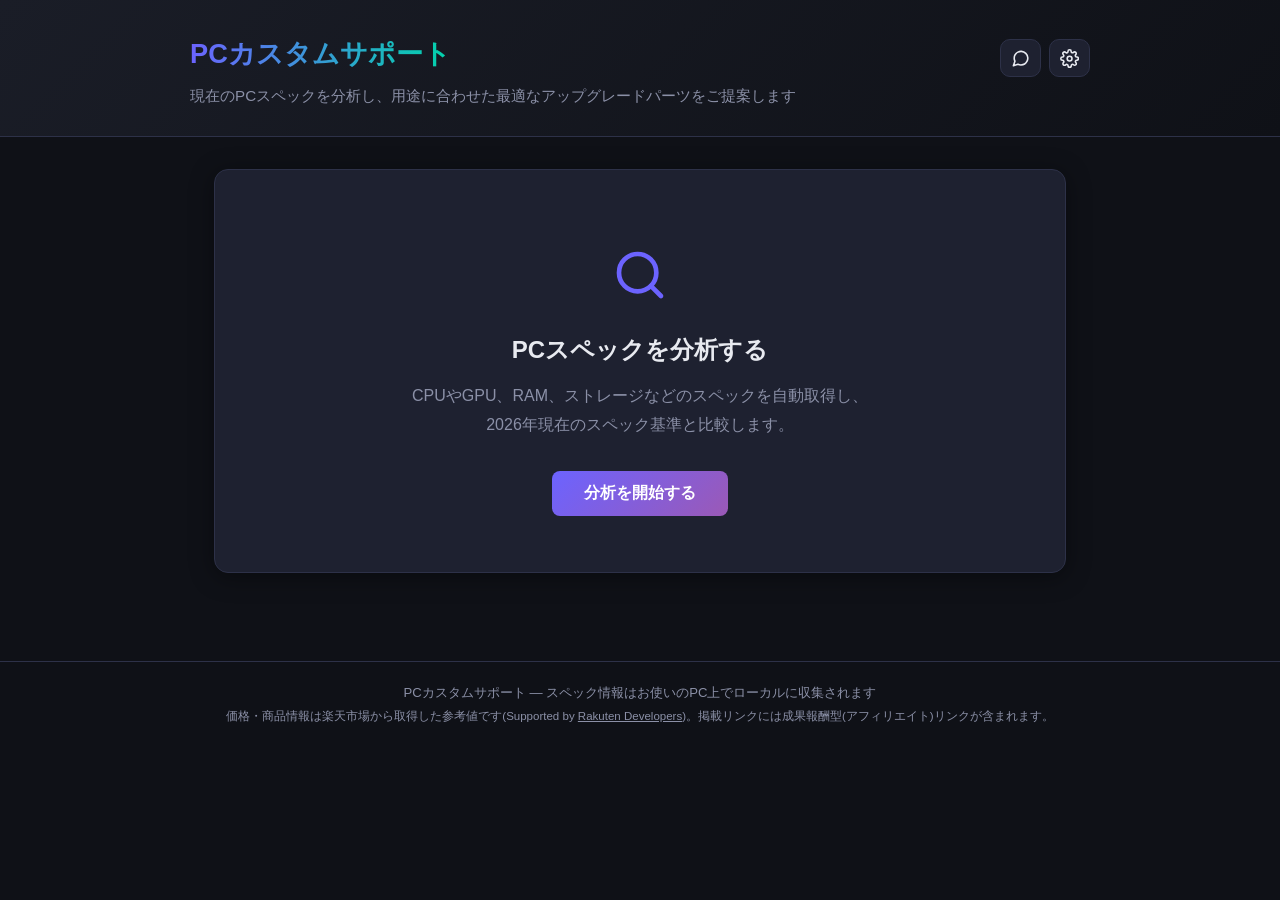
==== commit dc413887: "Prepare PC Custom Support 1.0.2 store release" ====
--- a/templates/index.html
+++ b/templates/index.html
@@ -3,7 +3,7 @@
 <head>
   <meta charset="UTF-8" />
   <meta name="viewport" content="width=device-width, initial-scale=1.0" />
-  <title>PCChecker - PC診断・アップグレード提案</title>
+  <title>PCカスタムサポート - PC診断・アップグレード提案</title>
   <link rel="icon" href="/static/icon.ico" type="image/x-icon" />
   <link rel="stylesheet" href="/static/css/style.css?v=20260620-2" />
 </head>
@@ -12,7 +12,7 @@
     <div class="header-inner">
       <div class="header-top">
         <div class="header-title">
-          <h1>PCChecker</h1>
+          <h1>PCカスタムサポート</h1>
         </div>
         <div class="header-actions">
           <button id="feedback-open" class="header-btn" onclick="openFeedback()"
@@ -218,7 +218,7 @@
         <div class="setting-row">
           <div class="setting-info">
             <div class="setting-label">デスクトップにショートカットを作成</div>
-            <div class="setting-help">デスクトップにPCCheckerのアイコンを追加します</div>
+            <div class="setting-help">デスクトップにPCカスタムサポートのアイコンを追加します</div>
           </div>
           <div class="shortcut-action">
             <button id="create-shortcut-btn" class="seg-btn" onclick="createDesktopShortcut()">作成する</button>
@@ -273,7 +273,7 @@
   </div>
 
   <footer class="footer">
-    <p>PCChecker — スペック情報はお使いのPC上でローカルに収集されます</p>
+    <p>PCカスタムサポート — スペック情報はお使いのPC上でローカルに収集されます</p>
     <p class="footer-credit">価格・商品情報は楽天市場から取得した参考値です(Supported by <a href="https://webservice.rakuten.co.jp/" target="_blank" rel="noopener">Rakuten Developers</a>)。掲載リンクには成果報酬型(アフィリエイト)リンクが含まれます。</p>
   </footer>
 
